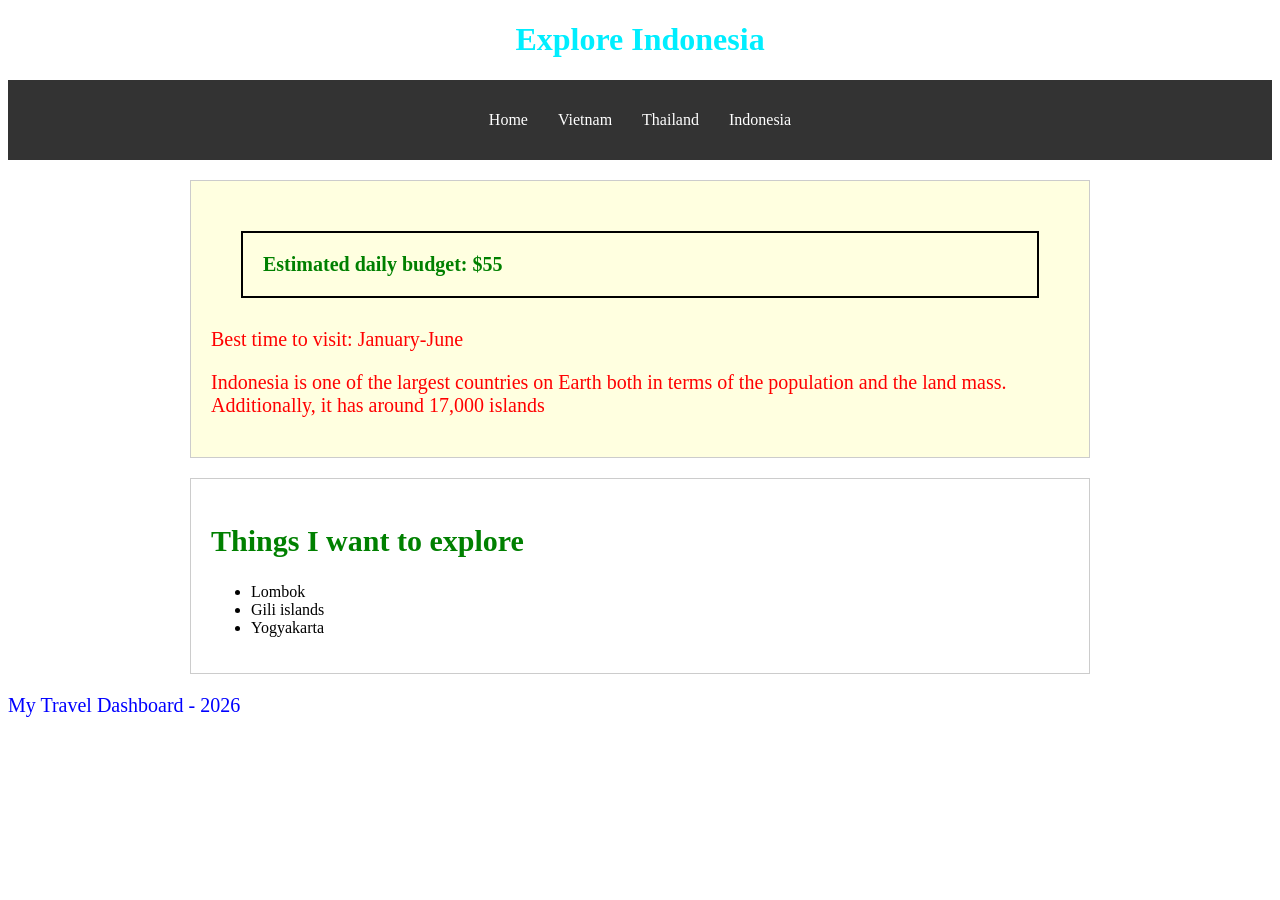
==== indonesia.html @ 5b8a7587 "September 27th save" ====
<!DOCTYPE html>
<html>
    <head>
        <title>Indonesia</title>
        <meta name="viewport" content="width=device-width, initial-scale=1.0">
        <link rel="stylesheet" href="style.css">
    </head>
    <body>
        <header>
            <h1> Explore Indonesia</h1>    
        </header>
        <nav>
            <ul>
                <li><a href="index.html">Home</a> </li> 
                <li><a href="vietnam.html">Vietnam</a> </li>             
                <li><a href="thailand.html">Thailand</a> </li> 
                <li><a href="indonesia.html">Indonesia</a> </li> 
            </ul> 
        </nav>
        <main>
            <section class="card featured">
                <p class="budget">Estimated daily budget: $55</p>
                <p>Best time to visit: January-June</p>
                <p>Indonesia is one of the largest countries on Earth both in terms of the population and the land mass. Additionally, it has around 17,000 islands</p>                
            </section>
            <section class="card">
                <h2>Things I want to explore</h2>
                <ul>
                    <li>Lombok</li>             
                    <li>Gili islands</li>
                    <li>Yogyakarta</li>
                </ul> 
            </section>
        </main>
        <footer>
            <p>My Travel Dashboard - 2026</p>
        </footer>
    </body>
</html>
---- style.css ----
* {
    box-sizing: border-box;
}
.budget{
    color: green;
    font-weight: bold;
    border: 2px solid black;
    padding: 20px;
    margin: 30px;
}
h1{
    color: rgb(0, 238, 255);
    text-align: center;
}
h2{
    color: green;
    font-size: 30px;
}
p{
    color: red;
    font-size: 20px;
}
img{
    width: 100%;
    max-width: 100%;
}
nav a {
    color: white;
    text-decoration: none;
}
nav a:hover {
    color: lightblue;
}
footer p {
    color: blue;
}
nav ul {
    display: flex;
    list-style: none;
    padding: 0;
    gap: 30px;
    justify-content: center;
    color: white;
}
nav {
    background-color: #333;
    padding: 15px;
}
main {
    max-width: 900px;
    margin: 0 auto;
}
.card {
    border: 1px solid #ccc;
    padding: 20px;
    margin: 20px 0;
    width: 100%;
}
.featured {
    background-color: lightyellow;
}
@media (max-width: 600px) {
    nav ul {
        flex-direction: column;
        align-items: center;
        gap: 10px;
    }
    .destination-grid {
        flex-direction: column;
        gap: 10px;
    }
}
.destination-grid {
    display: flex;
    gap: 30px;
}
.destination-card {
    border: 1px solid #ccc;
    padding: 20px;
    flex: 1;
}
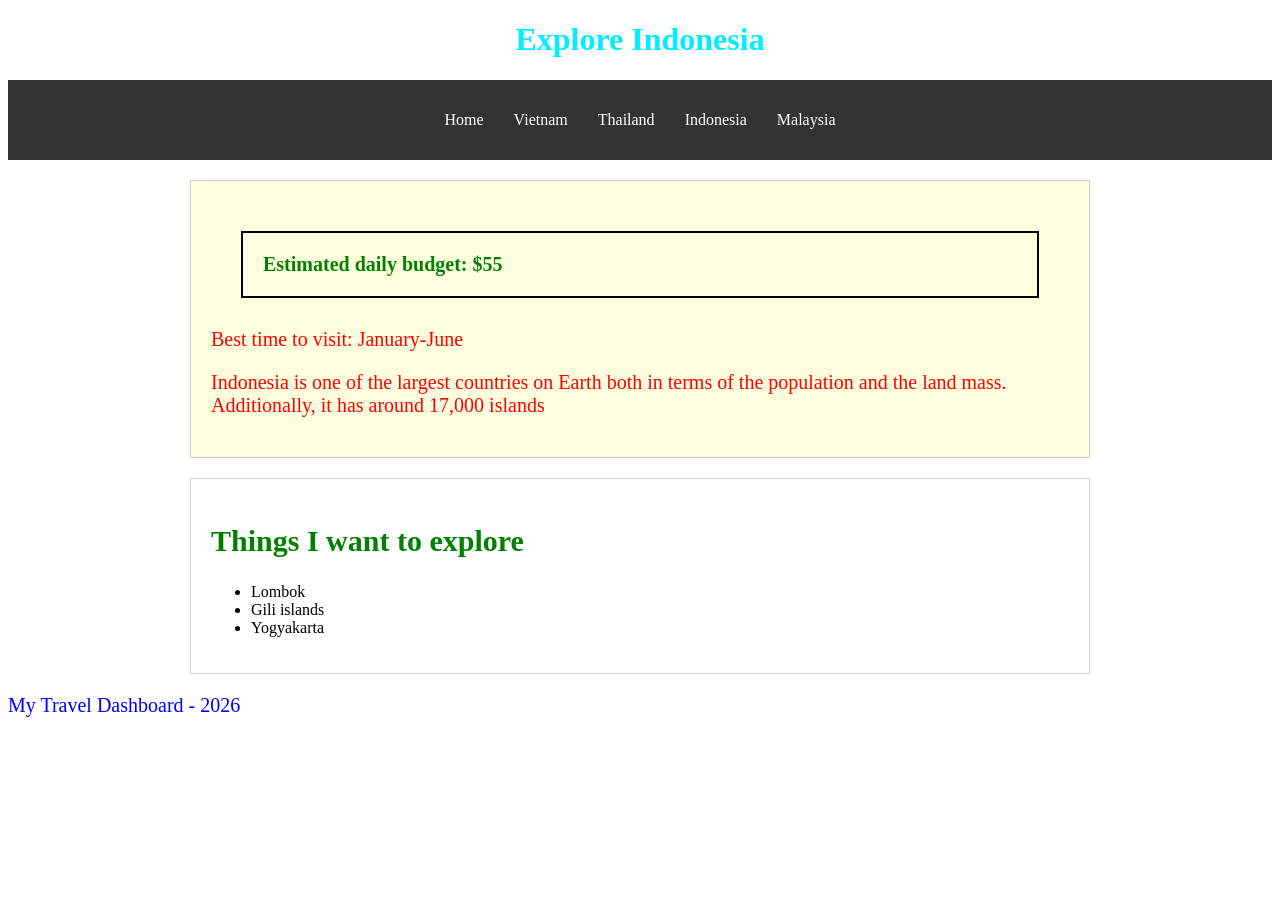
==== commit 1725258a: "Adding Malaysia" ====
--- a/indonesia.html
+++ b/indonesia.html
@@ -15,6 +15,7 @@
                 <li><a href="vietnam.html">Vietnam</a> </li>             
                 <li><a href="thailand.html">Thailand</a> </li> 
                 <li><a href="indonesia.html">Indonesia</a> </li> 
+                <li><a href="malaysia.html">Malaysia</a> </li> 
             </ul> 
         </nav>
         <main>
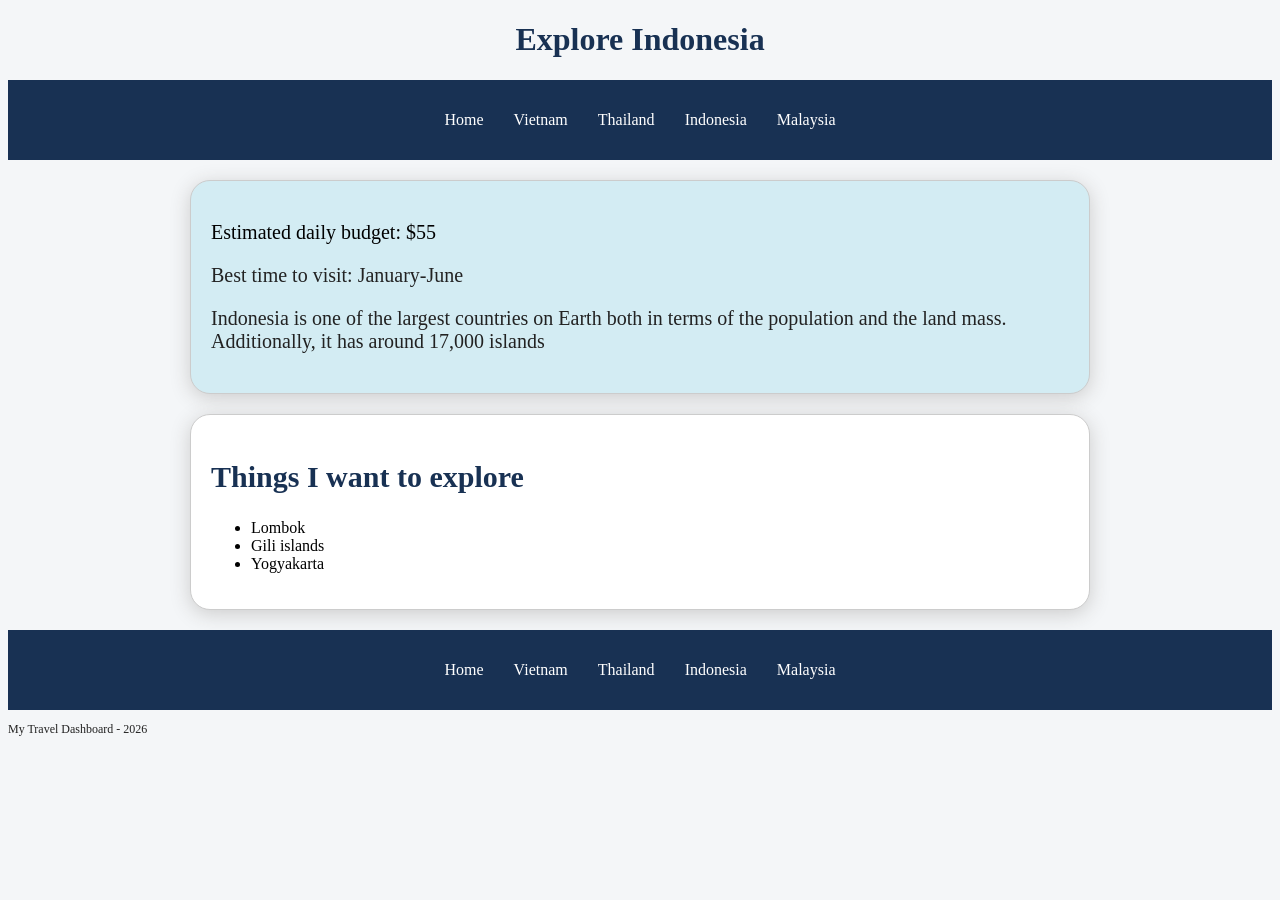
==== commit 5a1023e8: "Full completion HTML and CSV" ====
--- a/indonesia.html
+++ b/indonesia.html
@@ -34,6 +34,15 @@
             </section>
         </main>
         <footer>
+            <nav>
+                <ul>
+                    <li><a href="index.html">Home</a> </li> 
+                    <li><a href="vietnam.html">Vietnam</a> </li>             
+                    <li><a href="thailand.html">Thailand</a> </li> 
+                    <li><a href="indonesia.html">Indonesia</a> </li> 
+                    <li><a href="malaysia.html">Malaysia</a> </li> 
+                </ul> 
+            </nav>
             <p>My Travel Dashboard - 2026</p>
         </footer>
     </body>
--- a/style.css
+++ b/style.css
@@ -1,38 +1,45 @@
+/* 1. RESET/GLOBAL */
 * {
     box-sizing: border-box;
 }
-.budget{
-    color: green;
-    font-weight: bold;
-    border: 2px solid black;
-    padding: 20px;
-    margin: 30px;
+body {
+    background-color: #f4f6f8;
 }
-h1{
-    color: rgb(0, 238, 255);
-    text-align: center;
-}
-h2{
-    color: green;
-    font-size: 30px;
-}
-p{
-    color: red;
-    font-size: 20px;
-}
-img{
+img {
     width: 100%;
     max-width: 100%;
 }
-nav a {
-    color: white;
-    text-decoration: none;
+.country-image {
+    max-height: 1000px;
+    object-fit: cover;
+    border-radius: 20px;
 }
-nav a:hover {
-    color: lightblue;
+/* 2. TYPOGRAPHY */
+h1 {
+    color: #183153;
+    text-align: center;
+}
+h2 {
+    color: #183153;
+    font-size: 30px;
+}
+p {
+    color: #222222;
+    font-size: 20px;
 }
 footer p {
-    color: blue;
+    color: #222222;
+    font-size: 12px;
+}
+/* 3. PAGE LAYOUT */
+main {
+    max-width: 900px;
+    margin: 0 auto;
+}
+/* 4. NAVIGATION */
+nav {
+    background-color: #183153;
+    padding: 15px;
 }
 nav ul {
     display: flex;
@@ -42,40 +49,112 @@
     justify-content: center;
     color: white;
 }
-nav {
-    background-color: #333;
-    padding: 15px;
+nav a {
+    color: white;
+    text-decoration: none;
 }
-main {
-    max-width: 900px;
-    margin: 0 auto;
+nav a:hover {
+    color: lightblue;
+}
+/* 5. SHARED COMPONENTS */
+.card,
+.destination-card,
+.facts-card,
+.explore-card {
+    border: 1px solid #ccc;
+    padding: 20px;
+    background-color: white;
+    border-radius: 20px;
+    box-shadow: 0 4px 20px #cccccc;
 }
 .card {
-    border: 1px solid #ccc;
-    padding: 20px;
     margin: 20px 0;
     width: 100%;
 }
 .featured {
-    background-color: lightyellow;
+    background-color: rgb(211, 236, 243);
 }
+.budget {
+    color: black;
+}
+/* 6. HOME PAGE */
+.hero {
+    background-color: beige;
+    padding: 50px;
+    margin: 20px 0;
+    border-radius: 20px;
+    text-align: center;
+    max-width: 100%;
+    font-family: Arial, sans-serif;
+    line-height: 1.6;
+}
+.destination-box {
+    display: flex;
+    gap: 30px;
+}
+.destination-card {
+    flex: 1;
+    display: flex;
+    flex-direction: column;
+}
+.destination-card a {
+    background-color: #2878b5;
+    color: white;
+    padding: 10px;
+    border-radius: 20px;
+    text-decoration: none;
+    margin-top: auto;
+}
+/* 7. VIETNAM/QUICK FACTS */
+.quick-facts-box {
+    display: flex;
+    flex-direction: row;
+    gap: 20px;
+}
+.facts-card {
+    text-align: center;
+    flex: 1;
+}
+.facts-card h3 {
+    font-size: 25px;
+}
+.facts-card p {
+    font-size: 15px;
+}
+.facts-card:hover {
+    background-color: rgba(198, 214, 166, 0.5);
+}
+.explore-box {
+    display: flex;
+    flex-direction: row;
+    gap: 20px;
+}
+.explore-card {
+    flex: 1;
+}
+/* 8. RESPONSIVE */
 @media (max-width: 600px) {
+    p{
+        font-size: 18px;
+    }
+    h2 {
+        font-size: 26px;
+    }
     nav ul {
         flex-direction: column;
         align-items: center;
         gap: 10px;
     }
-    .destination-grid {
+    .destination-box {
         flex-direction: column;
         gap: 10px;
     }
-}
-.destination-grid {
-    display: flex;
-    gap: 30px;
-}
-.destination-card {
-    border: 1px solid #ccc;
-    padding: 20px;
-    flex: 1;
-}
+    .quick-facts-box {
+        flex-direction: column;
+        gap: 5px;
+    }
+    .explore-box {
+        flex-direction: column;
+        gap: 5px;
+    }
+}
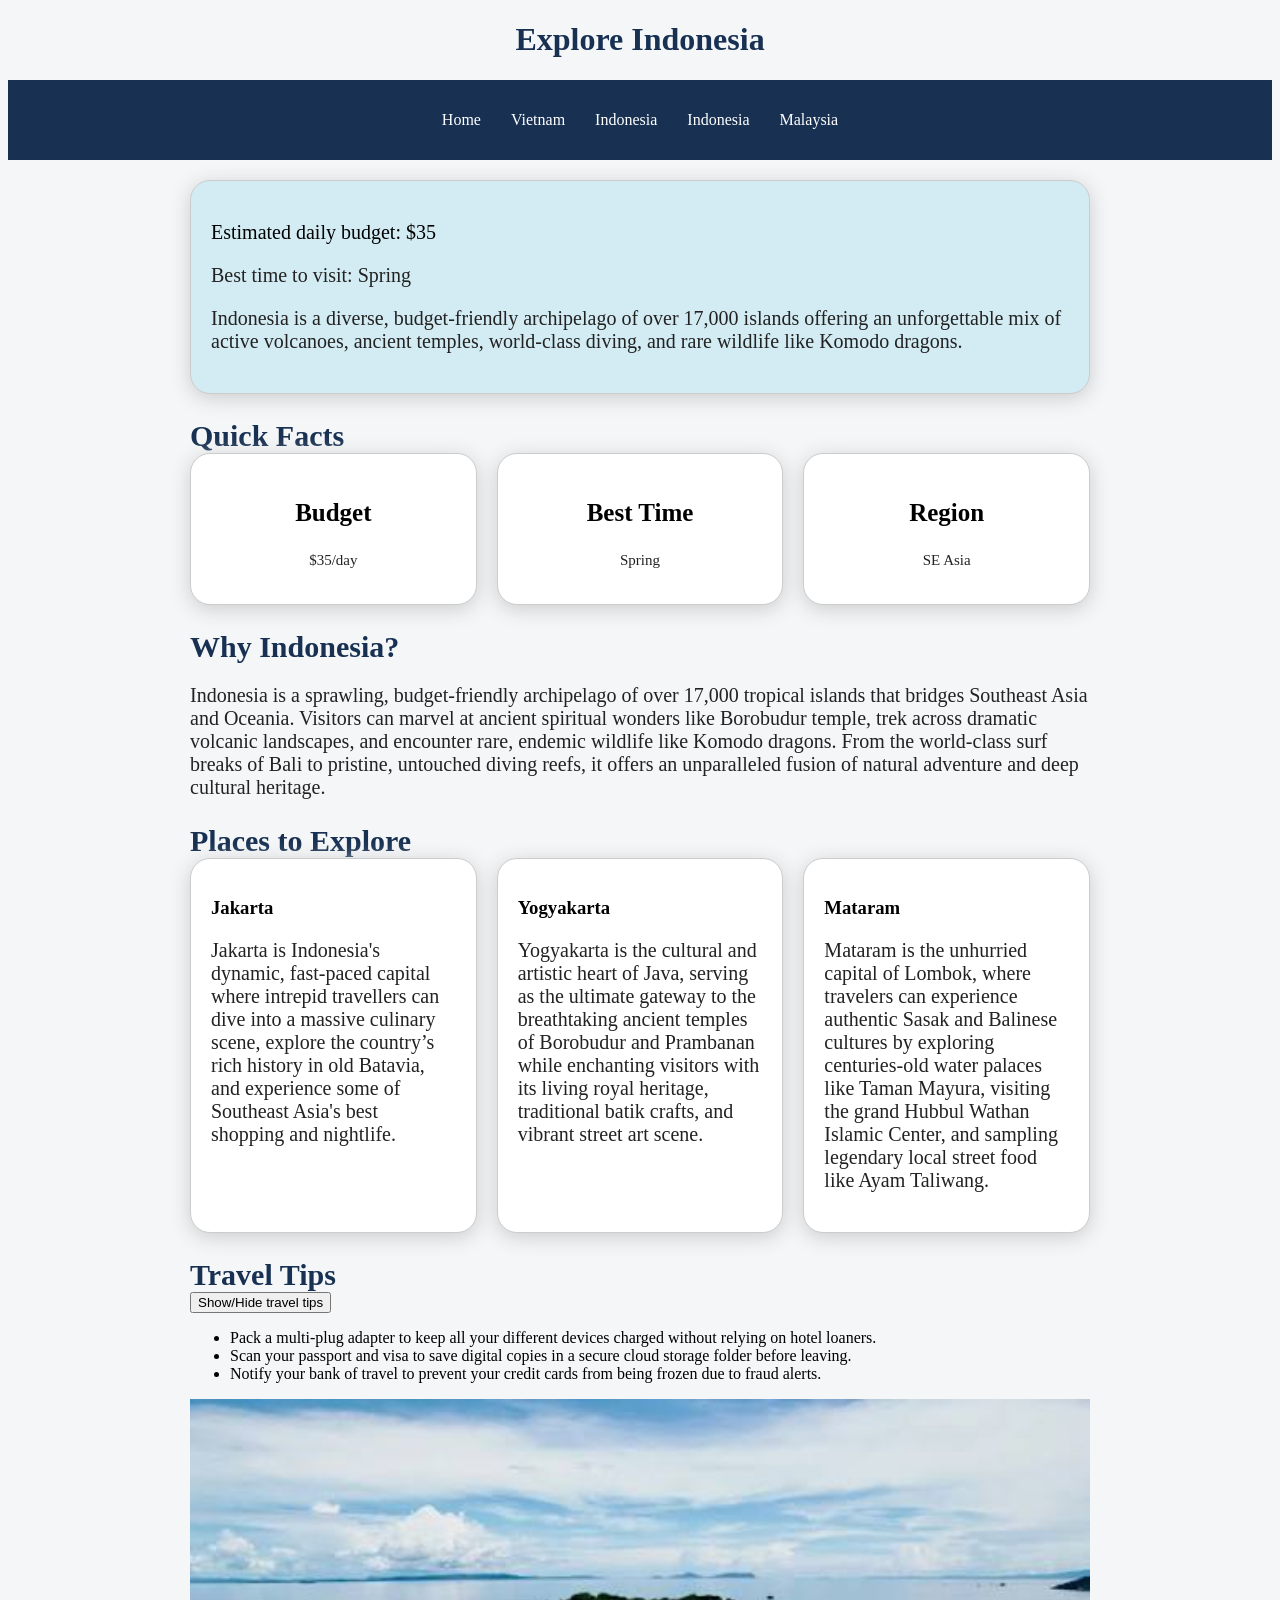
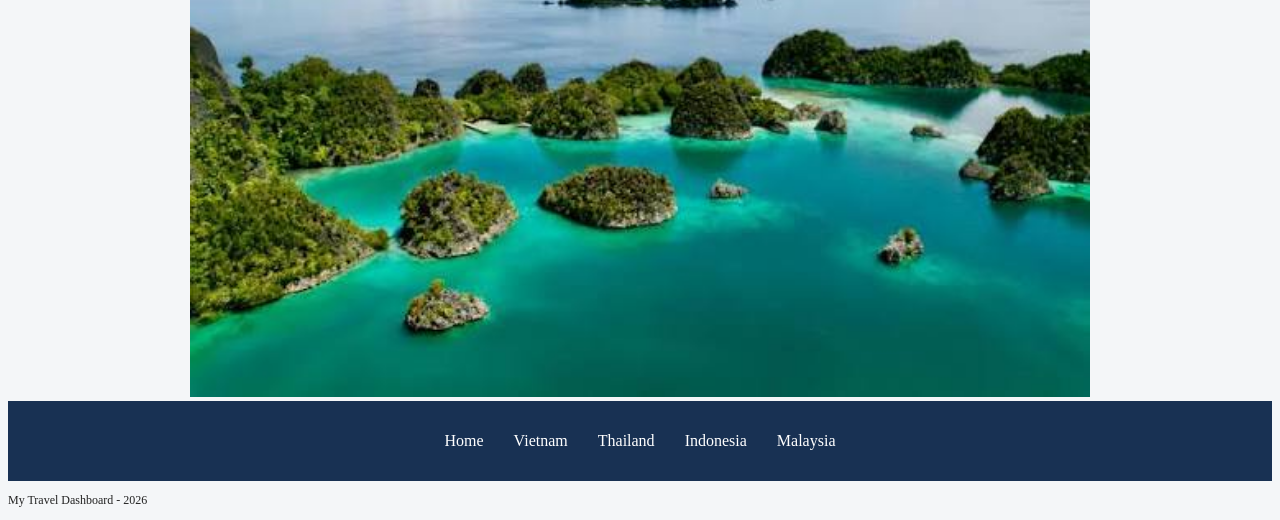
==== commit eb69b888: "Addition of JavaScript" ====
--- a/indonesia.html
+++ b/indonesia.html
@@ -13,26 +13,72 @@
             <ul>
                 <li><a href="index.html">Home</a> </li> 
                 <li><a href="vietnam.html">Vietnam</a> </li>             
-                <li><a href="thailand.html">Thailand</a> </li> 
+                <li><a href="Indonesia.html">Indonesia</a> </li> 
                 <li><a href="indonesia.html">Indonesia</a> </li> 
                 <li><a href="malaysia.html">Malaysia</a> </li> 
             </ul> 
         </nav>
-        <main>
-            <section class="card featured">
-                <p class="budget">Estimated daily budget: $55</p>
-                <p>Best time to visit: January-June</p>
-                <p>Indonesia is one of the largest countries on Earth both in terms of the population and the land mass. Additionally, it has around 17,000 islands</p>                
-            </section>
-            <section class="card">
-                <h2>Things I want to explore</h2>
-                <ul>
-                    <li>Lombok</li>             
-                    <li>Gili islands</li>
-                    <li>Yogyakarta</li>
-                </ul> 
-            </section>
-        </main>
+    <main>
+<!--1. Intro/Card Featured. Yellow large card with budget, best time to visit and description-->        
+        <section class="card featured">
+            <p class="budget">Estimated daily budget: $35</p>
+            <p>Best time to visit: Spring</p>
+            <p>Indonesia is a diverse, budget-friendly archipelago of over 17,000 islands offering an unforgettable mix of active volcanoes, ancient temples, world-class diving, and rare wildlife like Komodo dragons.</p>
+        </section>
+<!--2. Quick facts. Small boxes with quick facts-->
+        <section>
+            <h2>Quick Facts</h2>
+            <div class="quick-facts-box">
+                <div class="facts-card">
+                    <h3>Budget</h3>
+                    <p>$35/day</p>
+                </div>
+                <div class="facts-card">
+                    <h3>Best Time</h3>
+                    <p>Spring</p>
+                </div>
+                <div class="facts-card">
+                    <h3>Region</h3>
+                    <p>SE Asia</p>
+                </div>
+            </div>
+        </section>
+<!--3. Why Indonesia. short general description, paragraph of 2-3 sentences-->
+        <section>
+            <h2>Why Indonesia?</h2>
+            <p>Indonesia is a sprawling, budget-friendly archipelago of over 17,000 tropical islands that bridges Southeast Asia and Oceania. Visitors can marvel at ancient spiritual wonders like Borobudur temple, trek across dramatic volcanic landscapes, and encounter rare, endemic wildlife like Komodo dragons. From the world-class surf breaks of Bali to pristine, untouched diving reefs, it offers an unparalleled fusion of natural adventure and deep cultural heritage.</p>
+        </section>
+<!--4. Explore box that will contain 3 explore cards, each one to have h3 and p-->
+        <section>
+            <h2>Places to Explore</h2>
+            <div class="explore-box">
+                <div class="explore-card">
+                    <h3>Jakarta</h3>
+                    <p>Jakarta is Indonesia's dynamic, fast-paced capital where intrepid travellers can dive into a massive culinary scene, explore the country’s rich history in old Batavia, and experience some of Southeast Asia's best shopping and nightlife.</p>                    
+                </div>
+                <div class="explore-card">
+                    <h3>Yogyakarta</h3>
+                    <p>Yogyakarta is the cultural and artistic heart of Java, serving as the ultimate gateway to the breathtaking ancient temples of Borobudur and Prambanan while enchanting visitors with its living royal heritage, traditional batik crafts, and vibrant street art scene.</p>                    
+                </div>
+                <div class="explore-card">
+                    <h3>Mataram</h3>
+                    <p>Mataram is the unhurried capital of Lombok, where travelers can experience authentic Sasak and Balinese cultures by exploring centuries-old water palaces like Taman Mayura, visiting the grand Hubbul Wathan Islamic Center, and sampling legendary local street food like Ayam Taliwang.</p>                    
+                </div>                
+            </div>
+        </section>
+<!--5. Tips. list of 3 tips-->
+        <section class="tips">
+            <h2>Travel Tips</h2>
+            <button class="tips-button">Show/Hide travel tips</button>            
+            <ul class="tips-list">
+                <li>Pack a multi-plug adapter to keep all your different devices charged without relying on hotel loaners.</li>
+                <li>Scan your passport and visa to save digital copies in a secure cloud storage folder before leaving.</li>
+                <li>Notify your bank of travel to prevent your credit cards from being frozen due to fraud alerts.</li>
+            </ul>
+        </section>
+<!--6. Image-->
+        <img src="images/indonesia.jpeg" alt="a group of Indonesia's thousand islands ">
+    </main>
         <footer>
             <nav>
                 <ul>
@@ -45,5 +91,6 @@
             </nav>
             <p>My Travel Dashboard - 2026</p>
         </footer>
+    <script src="script.js"></script>
     </body>
 </html>
--- a/style.css
+++ b/style.css
@@ -22,6 +22,7 @@
 h2 {
     color: #183153;
     font-size: 30px;
+    margin-block-end: 0px;
 }
 p {
     color: #222222;
@@ -77,6 +78,28 @@
 .budget {
     color: black;
 }
+.hidden {
+    display: none;
+}
+.tips-button.extra-space {
+    margin-bottom: 20px;
+}
+.selected-card {
+    transform: translateY(2px);
+    box-shadow: 0 2px 6px rgba(0,0,0,0.2);
+}
+.selected-info {
+    display: flex;
+    gap: 12px;
+    flex-wrap: wrap;
+}
+.selected-info p:empty {
+    display: none;
+}
+
+.selected-info p:not(:empty) + p:not(:empty)::before {
+    content: "| ";
+}
 /* 6. HOME PAGE */
 .hero {
     background-color: beige;
@@ -96,6 +119,7 @@
     flex: 1;
     display: flex;
     flex-direction: column;
+    transition: 0.2s;
 }
 .destination-card a {
     background-color: #2878b5;
